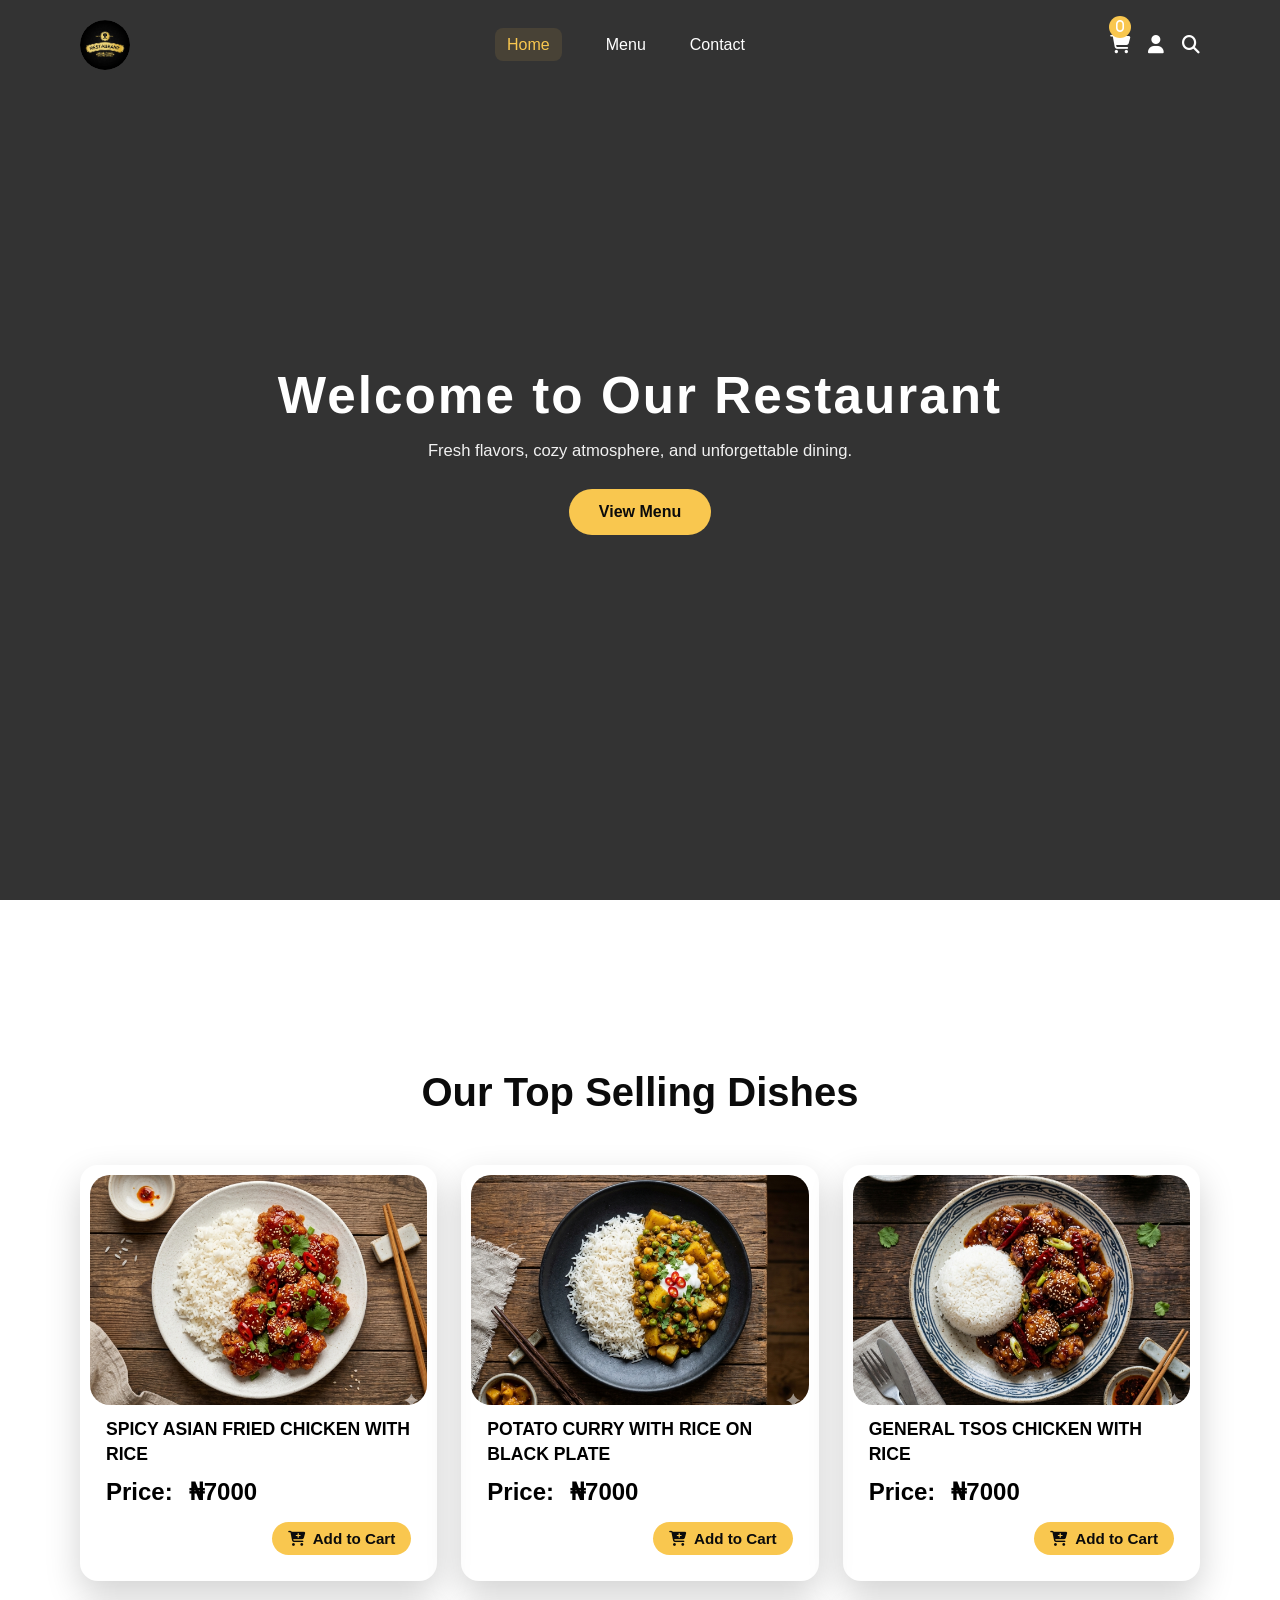
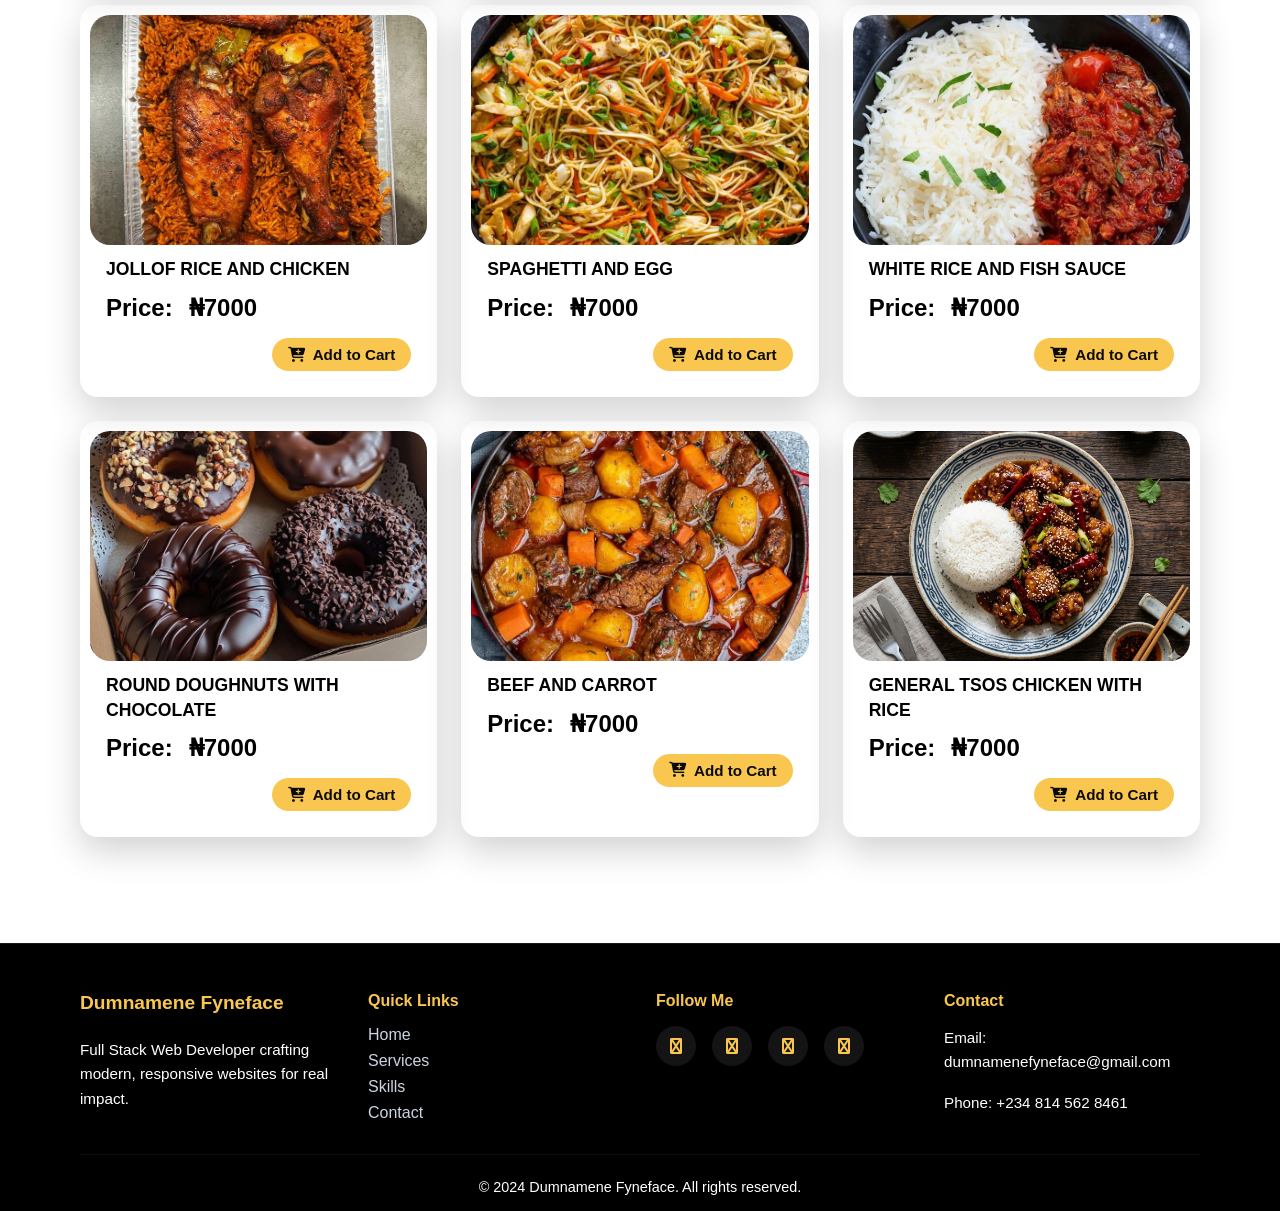
==== Restaurant website/index.html @ 78af5602 "Add files via upload" ====
<!DOCTYPE html>
<html lang="en">
<head>
    <meta charset="UTF-8">
    <meta name="viewport" content="width=device-width, initial-scale=1.0">
    <title>My Restaurant</title>
    <link rel="stylesheet" href="index.css">
    <!-- <link rel="stylesheet" href="font-awesome-4.7.0/css/font-awesome.min.css"> -->
     <link rel="stylesheet" href="https://cdnjs.cloudflare.com/ajax/libs/font-awesome/6.4.0/css/all.min.css">
    <link rel="shortcut icon" type="image/x-icon" href="images/OOAD5V0.jpg">
</head>
<body>
    <div class="background-video">
        <video autoplay muted loop playsinline>
            <source src="images/4427-178783043.mp4" type="video/mp4">
            Your browser does not support the video tag.
        </video>
        
        <div class="overlay"></div>
        
        <header class="navbar">
            <div class="logo">
                <img src="images/OOAD5V0.jpg" alt="Restaurant logo">
            </div>
            <nav class="nav-links" id="nav-links">
                <i id="close" class="fa fa-times fa-2x" aria-hidden="true" onclick="closenavlink()"></i>
                <ul>
                    <div class="responsive">

                        <li><a href="index.html" class="active">Home</a></li>
                        <li><a href="menu.html">Menu</a></li>
                        <li><a href="contact.html">Contact</a></li>
                        <!-- <li><a href="profile.html">Profile</a></li> -->
                    </div>
                </ul>
            </nav>
            <ul class="other-nav">
                <li><a href="cart.html"><i class="fa-solid fa-cart-shopping" aria-hidden="true"><sup id="cart-number"></sup></i></a></li>
                <li><a href="profile.html"><i class="fa-solid fa-user" aria-hidden="true"></i></a></li>
                <li><a href="#search"><i class="fa-solid fa-search" aria-hidden="true"></i></a></li>
                <i id="open" class="fa-solid fa-bars" aria-hidden="true" onclick="shownavlink()"></i>
            </ul>
        </header>

        <section class="hero-content">
            <h1>Welcome to Our Restaurant</h1>
            <p>Fresh flavors, cozy atmosphere, and unforgettable dining.</p>
            <a class="hero-button" href="menu.html">View Menu</a>
        </section>
    </div>
        

    <section class="meals">
        <p>Our Top Selling Dishes</p>
        <div class="foods">
            <div class="each-foods">
                <div class="image">
                    <img src="images/1778745707804.png" alt="" class="images">
                </div>
                <span class="food-name">Spicy asian fried chicken with rice</span>
                <div class="addtocart">
                    <strong style="color: black;font-size: 1.5rem;">Price:</strong>
                    <span class="price">₦7000</span>
                    <button class="add-btn"><i class="fa fa-cart-plus"></i> Add to Cart</button>
                </div>
            </div>
            <div class="each-foods">
                <div class="image">
                    <img src="images/1778745912303.png" alt="" class="images">
                </div>
                <span class="food-name">Potato curry with rice on black plate</span>
                <div class="addtocart">
                    <strong style="color: black;font-size: 1.5rem;">Price:</strong>
                    <span class="price">₦7000</span>
                    <button class="add-btn"><i class="fa fa-cart-plus"></i> Add to Cart</button>
                </div>
            </div>
            <div class="each-foods">
                <div class="image">
                    <img src="images/1778746005776.png" alt="" class="images">
                </div>
                <span class="food-name">General tsos chicken with rice</span>
                <div class="addtocart">
                    <strong style="color: black;font-size: 1.5rem;">Price:</strong>
                    <span class="price">₦7000</span>
                    <button class="add-btn"><i class="fa fa-cart-plus"></i> Add to Cart</button>
                </div>
            </div>
            <div class="each-foods">
                <div class="image">
                    <img src="images/05d77e39-fa13-489f-be6c-a0a5bea02ca6.jpeg" alt="" class="images">
                </div>
                <span class="food-name">Jollof Rice and Chicken</span>
                <div class="addtocart">
                    <strong style="color: black;font-size: 1.5rem;">Price:</strong>
                    <span class="price">₦7000</span>
                    <button class="add-btn"><i class="fa fa-cart-plus"></i> Add to Cart</button>
                </div>
            </div>
            <div class="each-foods">
                <div class="image">
                    <img src="images/122949bf-f335-46c6-9a82-0b933f4fbe24.jpeg" alt="" class="images">
                </div>
                <span class="food-name">Spaghetti and Egg</span>
                <div class="addtocart">
                    <strong style="color: black;font-size: 1.5rem;">Price:</strong>
                    <span class="price">₦7000</span>
                    <button class="add-btn"><i class="fa fa-cart-plus"></i> Add to Cart</button>
                </div>
            </div>
            <div class="each-foods">
                <div class="image">
                    <img src="images/34248a70-a7fd-4939-8b02-9c1c33c16fbc.jpeg" alt="" class="images">
                </div>
                <span class="food-name">White Rice and Fish Sauce</span>
                <div class="addtocart">
                    <strong style="color: black;font-size: 1.5rem;">Price:</strong>
                    <span class="price">₦7000</span>
                    <button class="add-btn"><i class="fa fa-cart-plus"></i> Add to Cart</button>
                </div>
            </div>
            <div class="each-foods">
                <div class="image">
                    <img src="images/2c991987-29d0-4d69-9ab2-da58f62dd1b0.jpeg" alt="" class="images">
                </div>
                <span class="food-name">Round Doughnuts with chocolate</span>
                <div class="addtocart">
                    <strong style="color: black;font-size: 1.5rem;">Price:</strong>
                    <span class="price">₦7000</span>
                    <button class="add-btn"><i class="fa fa-cart-plus"></i> Add to Cart</button>
                </div>
            </div>
            <div class="each-foods">
                <div class="image">
                    <img src="images/39841c5d-a427-47ba-981b-5470b741f20d.jpeg" alt="" class="images">
                </div>
                <span class="food-name">Beef and Carrot</span>
                <div class="addtocart">
                    <strong style="color: black;font-size: 1.5rem;">Price:</strong>
                    <span class="price">₦7000</span>
                    <button class="add-btn"><i class="fa fa-cart-plus"></i> Add to Cart</button>
                </div>
            </div>
            <div class="each-foods">
                <div class="image">
                    <img src="images/1778746005776.png" alt="" class="images">
                </div>
                <span class="food-name">General tsos chicken with rice</span>
                <div class="addtocart">
                    <strong style="color: black;font-size: 1.5rem;">Price:</strong>
                    <span class="price">₦7000</span>
                    <button class="add-btn"><i class="fa fa-cart-plus"></i> Add to Cart</button>
                </div>
            </div>
        </div><br><br><br>



         <!-- <p>Meals For You</p>
        <div class="foods">
            <div class="each-foods">
                <div class="image">
                    <img src="images/1778745707804.png" alt="" class="images">
                </div>
                <span class="food-name">Spicy asian fried chicken with rice</span>
                <div class="addtocart">
                    <strong style="color: black;font-size: 1.5rem;">Price:</strong>
                    <span class="price">₦7000</span>
                    <button class="add-btn"><i class="fa fa-cart-plus"></i> Add to Cart</button>
                </div>
            </div>
            <div class="each-foods">
                <div class="image">
                    <img src="images/1778745912303.png" alt="" class="images">
                </div>
                <span class="food-name">Potato curry with rice on black plate</span>
                <div class="addtocart">
                    <strong style="color: black;font-size: 1.5rem;">Price:</strong>
                    <span class="price">₦7000</span>
                    <button class="add-btn"><i class="fa fa-cart-plus"></i> Add to Cart</button>
                </div>
            </div>
            <div class="each-foods">
                <div class="image">
                    <img src="images/1778746005776.png" alt="" class="images">
                </div>
                <span class="food-name">General tsos chicken with rice</span>
                <div class="addtocart">
                    <strong style="color: black;font-size: 1.5rem;">Price:</strong>
                    <span class="price">₦7000</span>
                    <button class="add-btn"><i class="fa fa-cart-plus"></i> Add to Cart</button>
                </div>
            </div>
            <div class="each-foods">
                <div class="image">
                    <img src="images/1778746005776.png" alt="" class="images">
                </div>
                <span class="food-name">General tsos chicken with rice</span>
                <div class="addtocart">
                    <strong style="color: black;font-size: 1.5rem;">Price:</strong>
                    <span class="price">₦7000</span>
                    <button class="add-btn"><i class="fa fa-cart-plus"></i> Add to Cart</button>
                </div>
            </div>
            <div class="each-foods">
                <div class="image">
                    <img src="images/1778746005776.png" alt="" class="images">
                </div>
                <span class="food-name">General tsos chicken with rice</span>
                <div class="addtocart">
                    <strong style="color: black;font-size: 1.5rem;">Price:</strong>
                    <span class="price">₦7000</span>
                    <button class="add-btn"><i class="fa fa-cart-plus"></i> Add to Cart</button>
                </div>
            </div>
            <div class="each-foods">
                <div class="image">
                    <img src="images/1778746005776.png" alt=""> class="images"
                </div>
                <span class="food-name">General tsos chicken with rice</span>
                <div class="addtocart">
                    <strong style="color: black;font-size: 1.5rem;">Price:</strong>
                    <span class="price">₦7000</span>
                    <button class="add-btn"><i class="fa fa-cart-plus"></i> Add to Cart</button>
                </div>
            </div>
            <div class="each-foods">
                <div class="image">
                    <img src="images/1778746005776.png" alt="" class="images">
                </div>
                <span class="food-name">General tsos chicken with rice</span>
                <div class="addtocart">
                    <strong style="color: black;font-size: 1.5rem;">Price:</strong>
                    <span class="price">₦7000</span>
                    <button class="add-btn"><i class="fa fa-cart-plus"></i> Add to Cart</button>
                </div>
            </div>
            <div class="each-foods">
                <div class="image">
                    <img src="images/1778746005776.png" alt="" class="images">
                </div>
                <span class="food-name">General tsos chicken with rice</span>
                <div class="addtocart">
                    <strong style="color: black;font-size: 1.5rem;">Price:</strong>
                    <span class="price">₦7000</span>
                    <button class="add-btn"><i class="fa fa-cart-plus"></i> Add to Cart</button>
                </div>
            </div>
            <div class="each-foods">
                <div class="image">
                    <img src="images/1778746005776.png" alt="" class="images">
                </div>
                <span class="food-name">General tsos chicken with rice</span>
                <div class="addtocart">
                    <strong style="color: black;font-size: 1.5rem;">Price:</strong>
                    <span class="price">₦7000</span>
                    <button class="add-btn"><i class="fa fa-cart-plus"></i> Add to Cart</button>
                </div>
            </div>
        </div> -->
    </section>
    <div id="overlay2" onclick="closenavlink()"></div>

        <footer class="footer">
            <div class="footer-container">
                <div class="footer-content">
                    <div class="footer-section">
                        <h3>Dumnamene Fyneface</h3>
                        <p>Full Stack Web Developer crafting modern, responsive websites for real impact.</p>
                    </div>
                    <div class="footer-section">
                        <h4>Quick Links</h4>
                        <ul class="footer-links">
                            <li><a href="index.html">Home</a></li>
                            <li><a href="#services">Services</a></li>
                            <li><a href="#skills">Skills</a></li>
                            <li><a href="contact.html">Contact</a></li>
                        </ul>
                    </div>
                    <div class="footer-section">
                        <h4>Follow Me</h4>
                        <div class="footer-social">
                            <a href="#"><i style="color: #f9c74f;" class="fa fa-instagram"></i></a>
                            <a href="#"><i style="color: #f9c74f;" class="fa fa-facebook"></i></a>
                            <a href="#"><i style="color: #f9c74f;" class="fa fa-twitter"></i></a>
                            <a href="https://github.com/delight15"><i style="color: #f9c74f;" class="fa fa-github"></i></a>
                        </div>
                    </div>
                    <div class="footer-section">
                        <h4>Contact</h4>
                        <p>Email: dumnamenefyneface@gmail.com</p>
                        <p>Phone: +234 814 562 8461</p>
                    </div>
                </div>
                <div class="footer-bottom">
                    <p style="color: white;">&copy; 2024 Dumnamene Fyneface. All rights reserved.</p>
                </div>
            </div>
        </footer>

</body>
 <script>
    let navlinks = document.getElementById('nav-links');
    const navbar = document.querySelector('.navbar');

    function shownavlink(){
        navlinks.classList.toggle('show');
        document.body.classList.toggle('nav-open');
    }
    function closenavlink(){
        navlinks.classList.remove('show');
        document.body.classList.remove('nav-open');
    }

    function updateNavbarOnScroll() {
        const scrollPercent = (window.scrollY / (document.documentElement.scrollHeight - window.innerHeight)) * 100;
        const threshold = window.innerWidth <= 700 ? 1 : 20;
        if (scrollPercent >= threshold) {
            navbar.classList.add('scrolled');
        } else {
            navbar.classList.remove('scrolled');
        }
    }
 const cartButtons = document.querySelectorAll(".add-btn");

const cartNumber = document.getElementById("cart-number");


// UPDATE CART NUMBER

    // if(cartNumber.innerText == 0){
    //     cartNumber.style.visibility = "hidden"
    // }else{
    //     cartNumber.style.visibility = "visible"
    // }


    function updateCartNumber() {
        
        
        const cart = JSON.parse(localStorage.getItem("cart")) || [];
        
        if(cartNumber){
            cartNumber.innerText = cart.length;
        }
        console.log(cart.length)
    }
    
    window.addEventListener("storage", function(){
        updateCartNumber();
    });

    window.addEventListener("storage", function (){
        updateCartNumber();
    });

// updateCartNumber();

cartButtons.forEach(button => {

    button.addEventListener("click", function () {

        const product = button.closest(".each-foods");

        const image = product.querySelector(".images").src;
        const name = product.querySelector(".food-name").innerText;
        const price = product.querySelector(".price").innerText;

        // const newprice = price.parseFloat("₦","");

        let cart = JSON.parse(localStorage.getItem("cart")) || [];

        // check if item already exists
        let existingItem = cart.find(item => item.name === name);

        if (existingItem) {
            existingItem.quantity += 1;
        } else {
            cart.push({
                image,
                name,
                price,
                quantity: 1
            });
        }

        localStorage.setItem("cart", JSON.stringify(cart));

        updateCartNumber();

        alert("Added To Cart");

    });

});

// SHOW NUMBER WHEN PAGE LOADS
updateCartNumber();


    window.addEventListener('scroll', updateNavbarOnScroll);
    window.addEventListener('resize', updateNavbarOnScroll);
    updateNavbarOnScroll();

    const bgVideo = document.querySelector('.background-video video');
    if (bgVideo) {
        bgVideo.playbackRate = 0.5; // slower speed, 1.0 is normal
    }
</script>
</html>
---- Restaurant website/index.css ----
*{
    margin: 0;
    padding: 0;
    box-sizing: border-box;
}
body{
    font-family: Arial, sans-serif;
  
    color: #fff;
}

.background-video{
    height: 100vh;
    position: relative;
    overflow: hidden;
    margin-bottom: 20px;
}
.background-video video{
    position: absolute;
    inset: 0;
    width: 100%;
    height: 100%;
    object-fit: cover;
}
#cart-number{
    background: #f9c74f;
    color: #ffffff;

    position: absolute;

    top: -20px;
    left: -1px;
    right: 10px;

    width: 22px;
    height: 22px;

    border-radius: 50%;

    display: flex;
    justify-content: center;
    align-items: center;

    font-size: 13px;
    font-weight: bold;
}
#open{
    color: rgb(255, 255, 255);
    display: none;
    /* z-index: 3; */
    /* inset: 0; */
}
#close{
    color: rgb(255, 255, 255);
    display: none;
}
.overlay{
    position: absolute;
    inset: 0;
    background: linear-gradient(rgba(0,0,0,0.8),rgba(0,0,0,0.8));
    pointer-events: none;
}
#overlay2{
    background: rgba(0,0,0,0.7);
    inset: 0;
    z-index: 6;
    position: fixed;
    display: none;
    
}
.hero-content{
    position: absolute;
    inset: 0;
    display: flex;
    flex-direction: column;
    justify-content: center;
    align-items: center;
    text-align: center;
    padding: 0 24px;
    z-index: 2;
}
.hero-content h1{
    font-size: clamp(2rem, 4vw, 4.5rem);
    margin-bottom: 16px;
    letter-spacing: 0.04em;
}
.hero-content p{
    font-size: clamp(1rem, 1.3vw, 1.25rem);
    max-width: 720px;
    margin-bottom: 28px;
    color: #f1f1f1;
}
.hero-button{
    display: inline-block;
    padding: 14px 30px;
    border-radius: 999px;
    background: #f9c74f;
    color: #0b0b0b;
    text-decoration: none;
    font-weight: 700;
    transition: transform 0.2s ease, box-shadow 0.2s ease;
}
.hero-button:hover{
    transform: translateY(-2px);
    box-shadow: 0 16px 30px rgba(0, 0, 0, 0.18);
}
.navbar{
    position: absolute;
    inset: 0 auto auto 0;
    display: flex;
    align-items: center;
    justify-content: space-between;
    width: 100%;
    padding: 20px 80px;
    z-index: 3;
    transition: background 0.5s ease, box-shadow 0.3s ease, padding 0.3s ease;
}
.navbar.scrolled{
    position: fixed;
    top: 0;
    left: 0;
    background: rgba(11, 11, 11, 0.96);
    box-shadow: 0 8px 24px rgba(0, 0, 0, 0.25);
    padding: 10px 40px;
    z-index: 20;
}
.navbar .logo{
    height: 50px;
    width: 50px;
    border-radius: 50%;
    overflow: hidden;
}
.navbar .logo img{
    width: 100%;
    height: 100%;
    object-fit: cover;
    border-radius: 50%;
    object-position: 50% 50%;
    display: block;
}
.nav-links ul,
.other-nav{
    display: flex;
    align-items: center;
    gap: 24px;
}
.nav-links ul{
    list-style: none;
}
.nav-links li{
    padding: 0 12px;
    transition: 0.6s ease;
}
.nav-links ul li:hover{
    transform: translateY(-4px);
}
.nav-links a,
.other-nav a{
    text-decoration: none;
    color: #fff;
    font-weight: 500;
}
.nav-links .responsive li a.active{
    color: #f9c74f;
    background: rgba(249,199,79,0.1);
    border-radius: 8px;
    padding: 8px 12px;
}
.nav-links a:hover,
.other-nav a:hover{
    color: #f9c74f;
}
.other-nav{
    list-style: none;
    gap: 18px;
    position: relative;
}
.other-nav li{
    list-style: none;
}
.other-nav i{
    font-size: 18px;
}
.meals{
    /* border: 2px solid black; */
    padding: 20px 80px;
    margin-top: 150px;
    
}
.meals p{
    color: #0b0b0b;
    text-align: center;
    font-size: 2.5rem;
    font-weight: bold;
    margin-bottom: 50px;
}
.responsive{
    display: flex;
    gap: 20px;
}
.foods{
    /* border: 2px solid blue; */
    display: grid;
    grid-template-columns: repeat(3, minmax(0, 1fr));
    gap: 1.5rem;
    padding: 0;
}
.each-foods{
    /* border: 2px solid brown; */
    width: 100%;
    cursor: pointer;
    min-height: 320px;
    display: flex;
    padding: 10px;
    flex-direction: column;
    gap: 0.75rem;
    background: rgba(255, 255, 255, 0.08);
    border-radius: 18px;
    overflow: hidden;
    box-shadow: 0 14px 35px rgba(0, 0, 0, 0.18);
    transition: 0.3s ease;
}
.each-foods:hover{
    transform: translateY(-5px);
}
.image{
    width: 100%;
    height: 230px;
    border-radius: 20px;
    min-height: 230px;
}
.image img{
    border-radius: 20px;
    width: 100%;
    height: 100%;
    object-fit: cover;
}
.food-name{
    display: block;
    color: black;
    font-size: 1.1rem;
    font-weight: bold;
    text-transform: uppercase;
    line-height: 1.4;
    padding: 0 1rem;
    word-break: break-word;
}
.addtocart{
    display: flex;
    align-items: center;
    gap: 1rem;
    padding: 0 1rem 1rem;
    flex-wrap: wrap;
}
.addtocart .add-btn{
    margin-left: auto;
    padding: 8px 16px;
    display: inline-flex;
    align-items: center;
    justify-content: center;
    gap: 0.5rem;
    font-size: 0.95rem;
    font-weight: 700;
    white-space: nowrap;
    color: #0b0b0b;
    background: #f9c74f;
    border: none;
    border-radius: 999px;
    cursor: pointer;
    transition: transform 0.2s ease, box-shadow 0.2s ease;
    flex-shrink: 0;
}
.addtocart .add-btn:hover{
    transform: translateY(-1px);
    box-shadow: 0 10px 18px rgba(0, 0, 0, 0.15);
}
.price{
    color: black;
    font-size: 1.5rem;
    font-weight: bold;
}
.footer{
    background: #000000;
    border-top: 1px solid rgba(255,255,255,0.1);
    padding: 3rem 2rem 1rem;
    margin-top: 2rem;
}
.footer-container{
    max-width: 1120px;
    margin: 0 auto;
}
.footer-content{
    display: grid;
    grid-template-columns: repeat(auto-fit, minmax(220px, 1fr));
    gap: 2rem;
    margin-bottom: 2rem;
}
.footer-section{
    display: flex;
    flex-direction: column;
    gap: 1rem;
}
.footer-section h3{
    color: #f9c74f;
    font-size: 1.2rem;
    margin-bottom: 0.5rem;
}
.footer-section h4{
    color: #f9c74f;
    font-size: 1rem;
}
.footer-section p{
    color: rgb(255, 255, 255);
    line-height: 1.6;
    font-size: 0.95rem;
}
.footer-links{
    list-style: none;
    display: flex;
    flex-direction: column;
    gap: 0.5rem;
}
.footer-links a{
    color: #cbd5e1;
    text-decoration: none;
    transition: color 0.3s ease;
}
.footer-links a:hover{
    color: #66b3ff;
}
.footer-social{
    display: flex;
    gap: 1rem;
}
.footer-social a{
    width: 40px;
    height: 40px;
    display: grid;
    place-items: center;
    border-radius: 50%;
    background: rgba(255,255,255,0.08);
    color: white;
    text-decoration: none;
    transition: transform 0.3s ease, background 0.3s ease;
}
.footer-social a:hover{
    transform: translateY(-3px);
    background: rgba(102,179,255,0.18);
}
.footer-bottom{ 
    text-align: center;
    padding-top: 1.5rem;
    border-top: 1px solid rgba(255,255,255,0.05);
    color: #7fb5d3;
    font-size: 0.9rem;
}
@media (max-width: 900px){
    .footer{
        padding: 2rem 1rem 1rem;
    }
    .footer-content{
        grid-template-columns: 1fr;
        gap: 1.5rem;
    }
}

@media (max-width: 1200px) {
    .addtocart{
        justify-content: center;
    }
    .addtocart .add-btn{
        width: 100%;
        max-width: 220px;
        margin-left: 0;
        margin-right: 0;
    }
}
@media (max-width: 900px) {
    .foods{
        grid-template-columns: repeat(2, minmax(0, 1fr));
    }
    .food-name{
        text-align: center;
    }
}
@media (max-width: 600px) {
    
    .addtocart{
        justify-content: center;
    }
    .addtocart .add-btn{
        width: 100%;
        max-width: 220px;
        margin-left: 0;
        margin-right: 0;
    }
}




@media (max-width: 830px) {
    .navbar{
        flex-wrap: wrap;
        padding: 5px 30px 5px 10px;
        gap: 14px;
    }
    .meals{
        padding: 10px 20px;
    }
    .nav-links ul{
        gap: 16px;
        flex-wrap: wrap;
        justify-content: center;
    }
    .foods{
        grid-template-columns: repeat(2, 1fr);
    }
    .nav-links li{
        padding: 10px 8px;
    }
}
/* ==========================================================================
   RESPONSIVE MEDIA LAYOUT (TABLETS & SMARTPHONES)
   ========================================================================== */
@media (max-width: 768px) {
    /* Create breathing room for the navbar elements on mobile */
    .navbar {
        padding: 15px 20px;
        justify-content: space-between;
        gap: 15px;
    }

    /* Keep the logo cleanly sized */
    .logo img {
        width: 50px;
        height: 50px;
    }
    .meals{
        padding: 5px 5px;
    }
    .foods {
        display: grid;
        grid-template-columns: repeat(2, 1fr); 
        padding: 10px 10px;
        gap: 15px; /* Creates identical elegant item breathing margins */
    }

    .each-foods {
        width: 100%;
        margin: 0;
        padding: 10px; /* Snugs the item borders nicely on smaller screens */
    }

    /* Transform nav links into a clean full-screen slide down panel */
    .nav-links {
        position: fixed; /* Fixed ensures it stays locked over the viewport */
        top: -100%;
        left: 0;
        height: 300px;
        z-index: 999; /* Higher priority so it sits on top when opened */
        width: 100%;
        margin: 0;
        padding: 20px;
        background-color: rgba(0, 0, 0, 0.95);
        border-bottom: 2px solid #f9c74f;
        transition: top 400ms ease-in-out;
    }

   .nav-links ul {
        display: flex;
        flex-direction: column;
        align-items: center;
        gap: 20px;
        margin-top: 40px;
        width: 100%;
    }

    /* Core Fix: Force the responsive inner container to stack as a vertical column */
    .nav-links ul .responsive {
        display: flex;
        flex-direction: column;
        align-items: center;
        gap: 20px; /* Controls the clean space between your link elements */
        width: 100%;
    }

    .nav-links ul li {
        list-style: none;
        text-align: center;
    }

    /* Absolute positioning for the close button inside the mobile tray */
    #close {
        display: none;
        position: absolute;
        top: 20px;
        right: 20px;
        cursor: pointer;
        color: #fff;
        padding: 8px;
    }

    .nav-links.show {
        top: 0;
    }

    .nav-links.show #close {
        display: block;
    }

    /* Ensure the search bar layout scales elegantly without overlapping icons */
    .search {
        max-width: 280px;
        width: 100%;
        margin: 0;
    }

    .search input {
        padding: 10px 35px 10px 15px;
        font-size: 14px;
    }

    /* Adjust the utility icons wrapper (cart/bars) alignment */
    .icons {
        gap: 20px;
    }

    #open {
        display: block; /* Shows the hamburger bars icon precisely when needed */
        cursor: pointer;
    }

    /* Fix the core food menu grid system so it does not overflow screen bounds */
 

    .each-foods {
        width: 100%; /* Take full width container context */
        margin: 0 auto;
    }
}

/* Extra small devices optimization (450px down) */
@media (max-width: 450px) {
    .navbar {
        padding: 10px;
        flex-wrap: wrap; /* Allows search bar to cleanly drop to a new line if screen gets too tight */
    }

    .search {
        order: 3; /* Places search perfectly underneath logo and icons on tiny screens */
        max-width: 100%;
        margin-top: 10px;
    }
    .foods{
        grid-template-columns: 1fr;
    }
    .meals{
        padding: 10px 10px;
    }
   
}
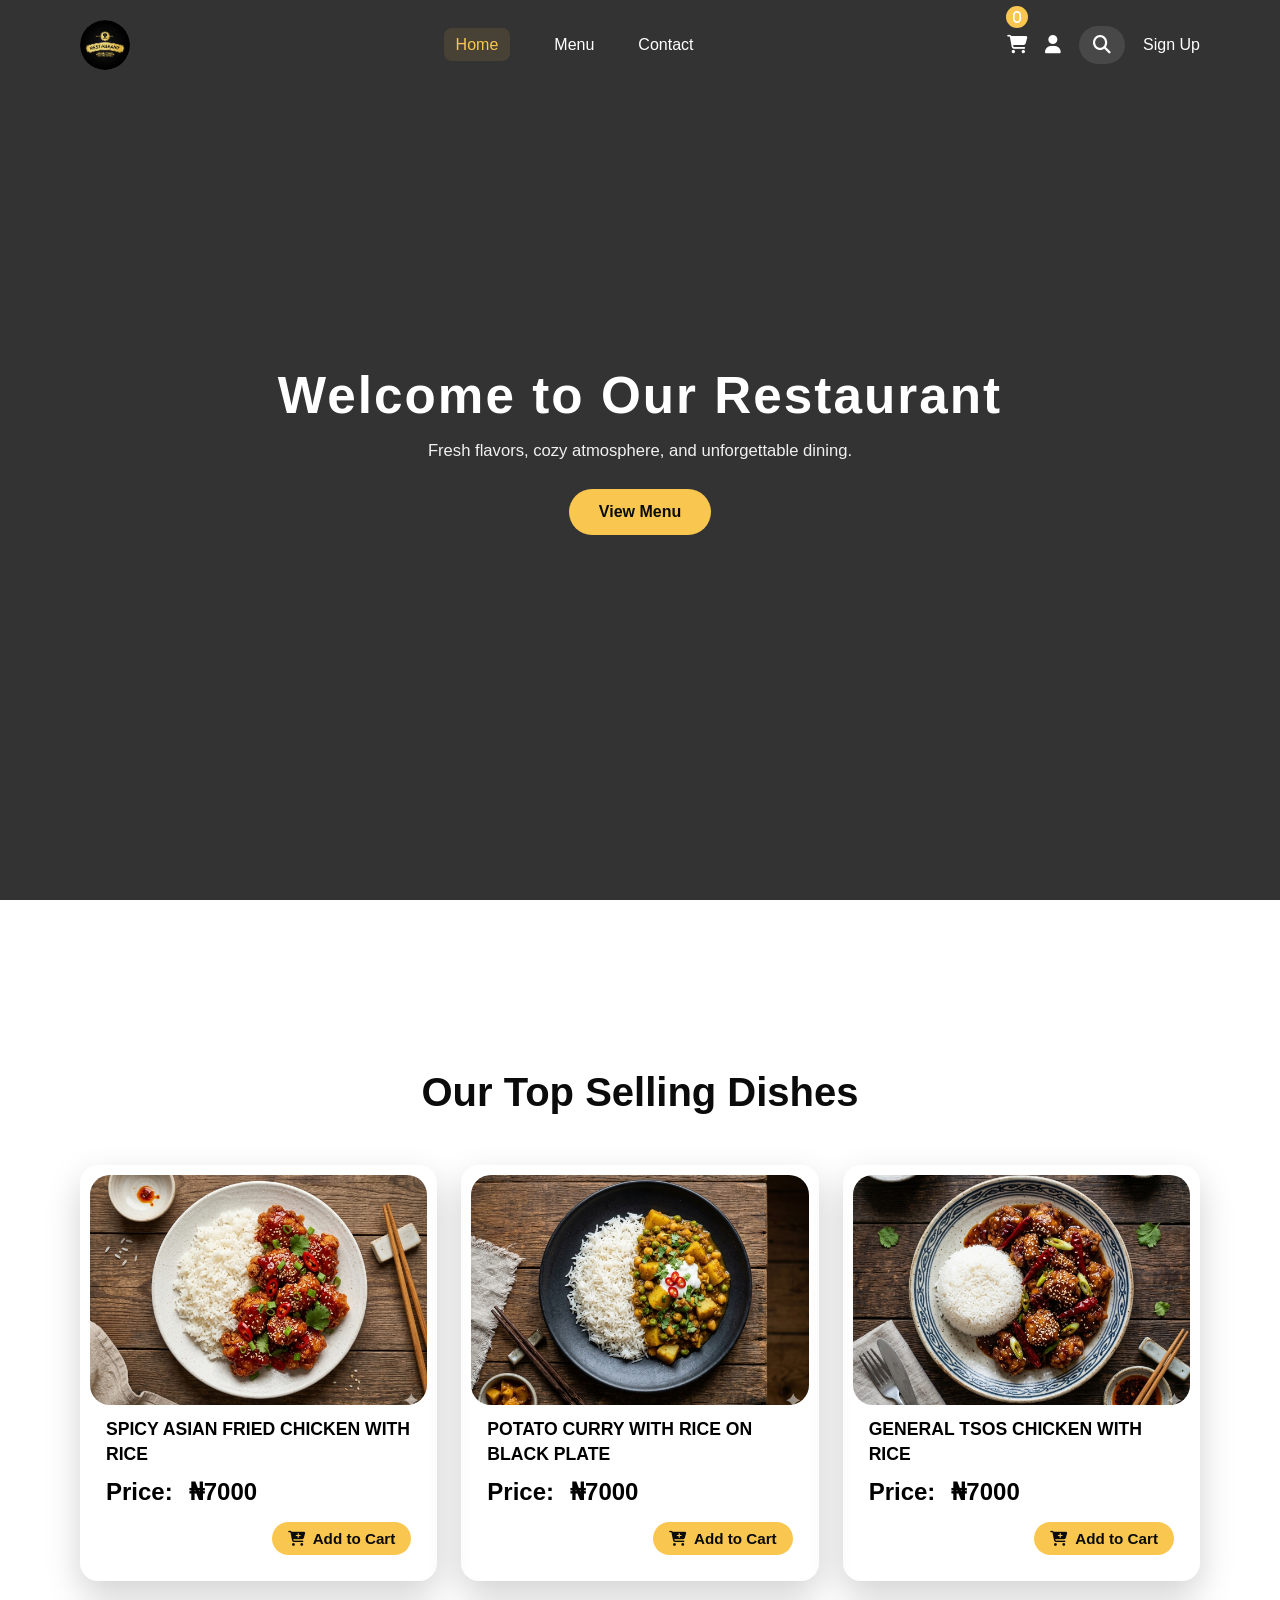
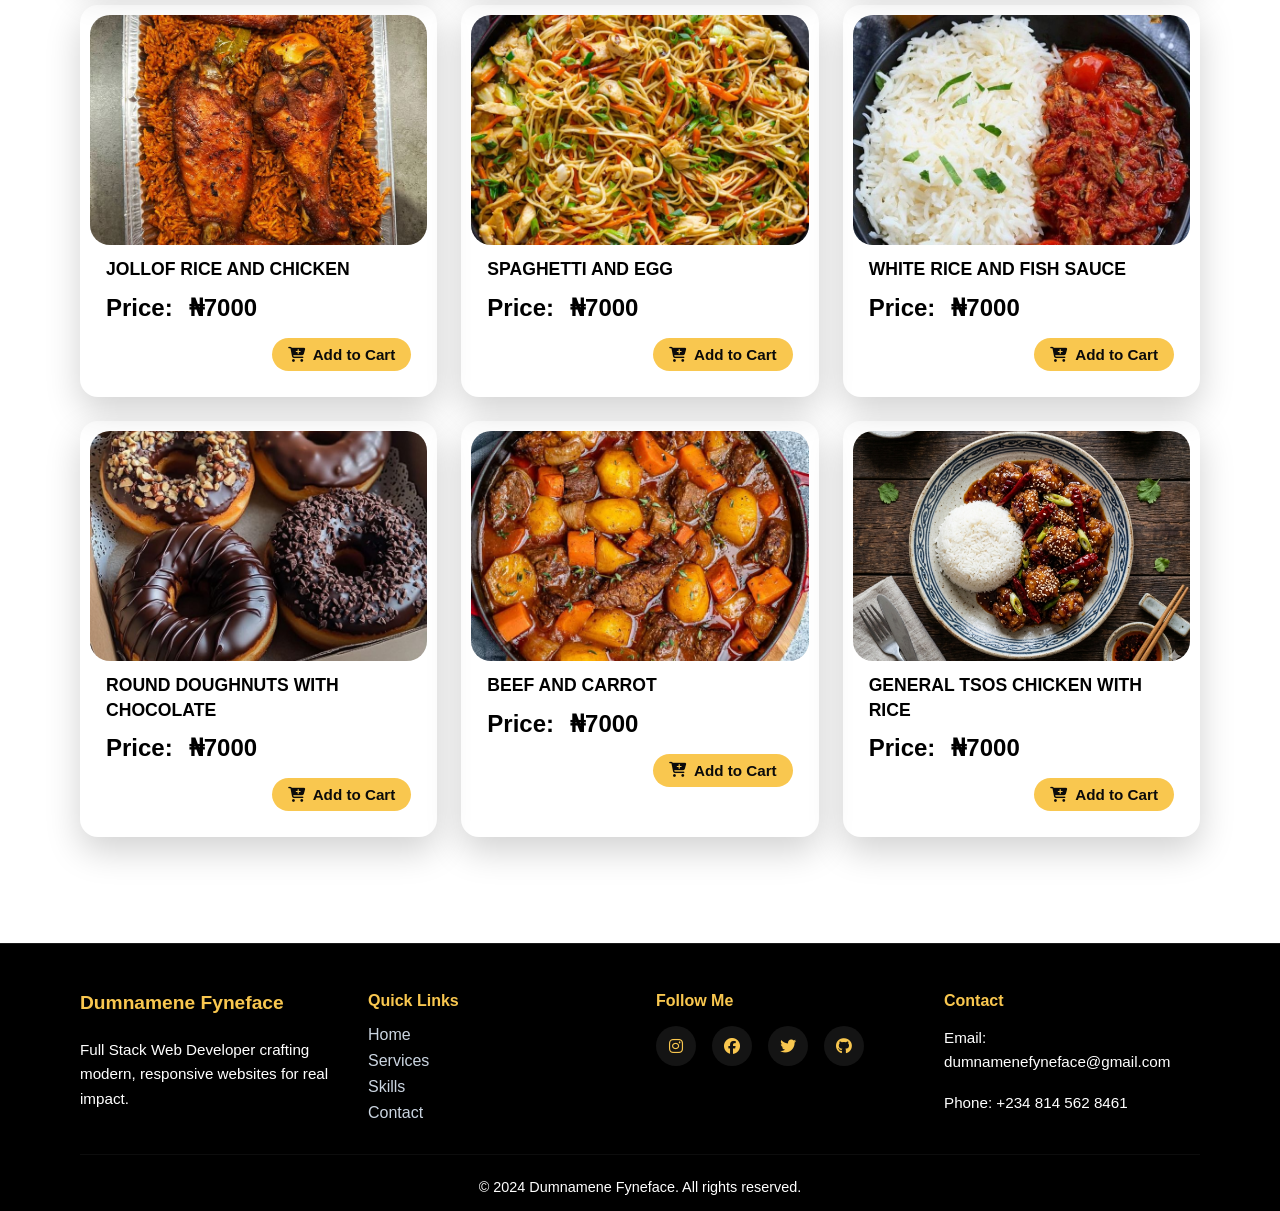
==== commit b2359fbc: "Little update on the website" ====
--- a/Restaurant website/index.html
+++ b/Restaurant website/index.html
@@ -30,15 +30,32 @@
                         <li><a href="index.html" class="active">Home</a></li>
                         <li><a href="menu.html">Menu</a></li>
                         <li><a href="contact.html">Contact</a></li>
+
+                        <li class="mobile-only-link"><a href="profile.html"><i class="fa-solid fa-user"></i> Profile</a></li>
+                        <li class="mobile-only-link">
+                            <div class="mobile-search-container">
+                                <input type="text" placeholder="Search for food..." class="mobile-search-input">
+                                <i class="fa-solid fa-search mobile-search-icon"></i>
+                            </div>
+                        </li>
+                        <li class="mobile-only-link"><a href="signup.html" class="nav-signup-btn">Sign Up</a></li>
                         <!-- <li><a href="profile.html">Profile</a></li> -->
                     </div>
                 </ul>
             </nav>
             <ul class="other-nav">
-                <li><a href="cart.html"><i class="fa-solid fa-cart-shopping" aria-hidden="true"><sup id="cart-number"></sup></i></a></li>
-                <li><a href="profile.html"><i class="fa-solid fa-user" aria-hidden="true"></i></a></li>
-                <li><a href="#search"><i class="fa-solid fa-search" aria-hidden="true"></i></a></li>
-                <i id="open" class="fa-solid fa-bars" aria-hidden="true" onclick="shownavlink()"></i>
+              <li><a href="cart.html"><i class="fa-solid fa-cart-shopping" aria-hidden="true"><sup id="cart-number"></sup></i></a></li>
+        
+        <li class="desktop-only-link"><a href="profile.html"><i class="fa-solid fa-user"></i></a></li>
+        <li class="desktop-only-link">
+            <div class="search-container">
+                <input type="text" placeholder="Search for food..." class="search-input">
+                <button class="search-trigger-btn"><i class="fa-solid fa-search"></i></button>
+            </div>
+        </li>
+        <li class="desktop-only-link"><a href="signup.html" class="nav-signup-btn">Sign Up</a></li>
+        
+        <i id="open" class="fa-solid fa-bars" aria-hidden="true" onclick="shownavlink()"></i>
             </ul>
         </header>
 
@@ -280,10 +297,10 @@
                     <div class="footer-section">
                         <h4>Follow Me</h4>
                         <div class="footer-social">
-                            <a href="#"><i style="color: #f9c74f;" class="fa fa-instagram"></i></a>
-                            <a href="#"><i style="color: #f9c74f;" class="fa fa-facebook"></i></a>
-                            <a href="#"><i style="color: #f9c74f;" class="fa fa-twitter"></i></a>
-                            <a href="https://github.com/delight15"><i style="color: #f9c74f;" class="fa fa-github"></i></a>
+                            <a href="#"><i style="color: #f9c74f;" class="fab fa-instagram"></i></a>
+                            <a href="#"><i style="color: #f9c74f;" class="fab fa-facebook"></i></a>
+                            <a href="#"><i style="color: #f9c74f;" class="fab fa-twitter"></i></a>
+                            <a href="https://github.com/delight15"><i style="color: #f9c74f;" class="fab fa-github"></i></a>
                         </div>
                     </div>
                     <div class="footer-section">
@@ -300,6 +317,8 @@
 
 </body>
  <script>
+
+  
     let navlinks = document.getElementById('nav-links');
     const navbar = document.querySelector('.navbar');
 
@@ -397,6 +416,17 @@
 // SHOW NUMBER WHEN PAGE LOADS
 updateCartNumber();
 
+    const user = localStorage.getItem("currentUser");
+    console.log(user);
+
+    // Grab ALL signup buttons using a class instead of an ID
+    const signups = document.querySelectorAll('.nav-signup-btn');
+
+    if (user) {
+        // Loop through both desktop and mobile buttons and hide them
+        signups.forEach(btn => btn.style.display = "none");
+    }
+
 
     window.addEventListener('scroll', updateNavbarOnScroll);
     window.addEventListener('resize', updateNavbarOnScroll);
--- a/Restaurant website/index.css
+++ b/Restaurant website/index.css
@@ -21,6 +21,80 @@
     width: 100%;
     height: 100%;
     object-fit: cover;
+
+}
+.mobile-only-link {
+    display: none !important;
+}
+.search-container {
+    position: relative;
+    display: flex;
+    align-items: center;
+    background: rgba(255, 255, 255, 0.1);
+    border-radius: 999px;
+    padding: 4px;
+    transition: background 0.3s ease;
+}
+
+/* The actual input field - hidden by default via 0 width */
+.search-input {
+    width: 0;
+    background: transparent;
+    border: none;
+    outline: none;
+    color: #fff;
+    font-size: 0.9rem;
+    transition: width 0.4s cubic-bezier(0.4, 0, 0.2, 1), padding 0.3s ease;
+    padding: 0;
+}
+
+/* The transparent button wrapping the search icon */
+.search-trigger-btn {
+    background: none;
+    border: none;
+    color: #fff;
+    cursor: pointer;
+    font-size: 18px;
+    padding: 6px 10px;
+    display: flex;
+    align-items: center;
+    justify-content: center;
+    transition: color 0.3s ease;
+}
+
+/* CORE MAGIC: When clicked/focused, expand the width of the input field smoothly */
+.search-container:focus-within {
+    background: rgba(255, 255, 255, 0.2);
+    border: 1px solid rgba(249, 199, 79, 0.5);
+}
+
+.search-container:focus-within .search-input {
+    width: 160px; /* How wide it grows on desktop */
+    padding: 0 12px;
+}
+
+.search-container:focus-within .search-trigger-btn {
+    color: #f9c74f; /* Changes icon color to yellow when open */
+}
+
+/* Base Signup Button Style */
+/*  */
+/* Signup Button Base Styles */
+#nav-signup-btn {
+    background-color: #f9c74f;
+    color: #0b0b0b !important; /* Forces the text to stay dark on the yellow background */
+    padding: 8px 18px;
+    border-radius: 999px;
+    font-size: 0.9rem;
+    font-weight: 500;
+    transition: transform 0.2s ease, background-color 0.2s ease, box-shadow 0.2s ease;
+    display: inline-block;
+}
+
+#nav-signup-btn:hover {
+    background-color: #ffd166 !important; /* Slightly brighter tint on hover */
+    transform: translateY(-1px);
+    box-shadow: 0 4px 12px rgba(249, 199, 79, 0.2);
 }
 #cart-number{
     background: #f9c74f;
@@ -424,11 +498,47 @@
    RESPONSIVE MEDIA LAYOUT (TABLETS & SMARTPHONES)
    ========================================================================== */
 @media (max-width: 768px) {
-    /* Create breathing room for the navbar elements on mobile */
+ 
+    /* Hide the extra icons on the top navbar row */
+    .desktop-only-link {
+        display: none !important;
+    }
+
+    /* Reveal the structured list items inside the mobile menu tray drawer */
+    .mobile-only-link {
+        display: block !important;
+        width: 100%;
+        text-align: center;
+    }
+    
+    /* Give the signup button inside the mobile drawer menu proper width alignment */
+    .nav-links #nav-signup-btn {
+        width: auto;
+        padding: 10px 24px;
+        margin-top: 10px;
+    }
+
+    /* Adjust the main mobile header configuration */
     .navbar {
         padding: 15px 20px;
         justify-content: space-between;
+    }
+
+    .other-nav {
+        gap: 20px; /* Perfect breathing margins for just cart and burger icon */
+    }
+    
+    /* Extend height to gracefully adapt for the newly added links */
+    .nav-links {
+        height: 420px; 
+    }
+    
+    .nav-links ul .responsive {
         gap: 15px;
+    }
+    #nav-signup-btn {
+        padding: 6px 12px; /* Shrink button padding slightly so it fits perfectly on mobile rows */
+        font-size: 0.8rem;
     }
 
     /* Keep the logo cleanly sized */
@@ -457,7 +567,7 @@
         position: fixed; /* Fixed ensures it stays locked over the viewport */
         top: -100%;
         left: 0;
-        height: 300px;
+        height: 500px;
         z-index: 999; /* Higher priority so it sits on top when opened */
         width: 100%;
         margin: 0;
@@ -538,13 +648,51 @@
         width: 100%; /* Take full width container context */
         margin: 0 auto;
     }
-}
+   
+    .mobile-search-container {
+        position: relative;
+        width: 90%;
+        margin: 10px auto;
+        display: flex;
+        align-items: center;
+    }
+
+    .mobile-search-input {
+        width: 100%;
+        padding: 12px 40px 12px 18px;
+        background: rgba(255, 255, 255, 0.08);
+        border: 1px solid rgba(255, 255, 255, 0.2);
+        border-radius: 999px;
+        color: #fff;
+        outline: none;
+        font-size: 0.95rem;
+    }
+
+    .mobile-search-input:focus {
+        border-color: #f9c74f;
+        background: rgba(255, 255, 255, 0.15);
+    }
+
+    .mobile-search-icon {
+        position: absolute;
+        right: 18px;
+        color: rgba(255, 255, 255, 0.6);
+        pointer-events: none;
+    }
+}
+
 
 /* Extra small devices optimization (450px down) */
 @media (max-width: 450px) {
     .navbar {
-        padding: 10px;
+        padding: 10px 15px;
         flex-wrap: wrap; /* Allows search bar to cleanly drop to a new line if screen gets too tight */
+    }
+   
+    
+    /* Ensures everything aligns beautifully on micro-screens */
+    .other-nav {
+        gap: 10px;
     }
 
     .search {
